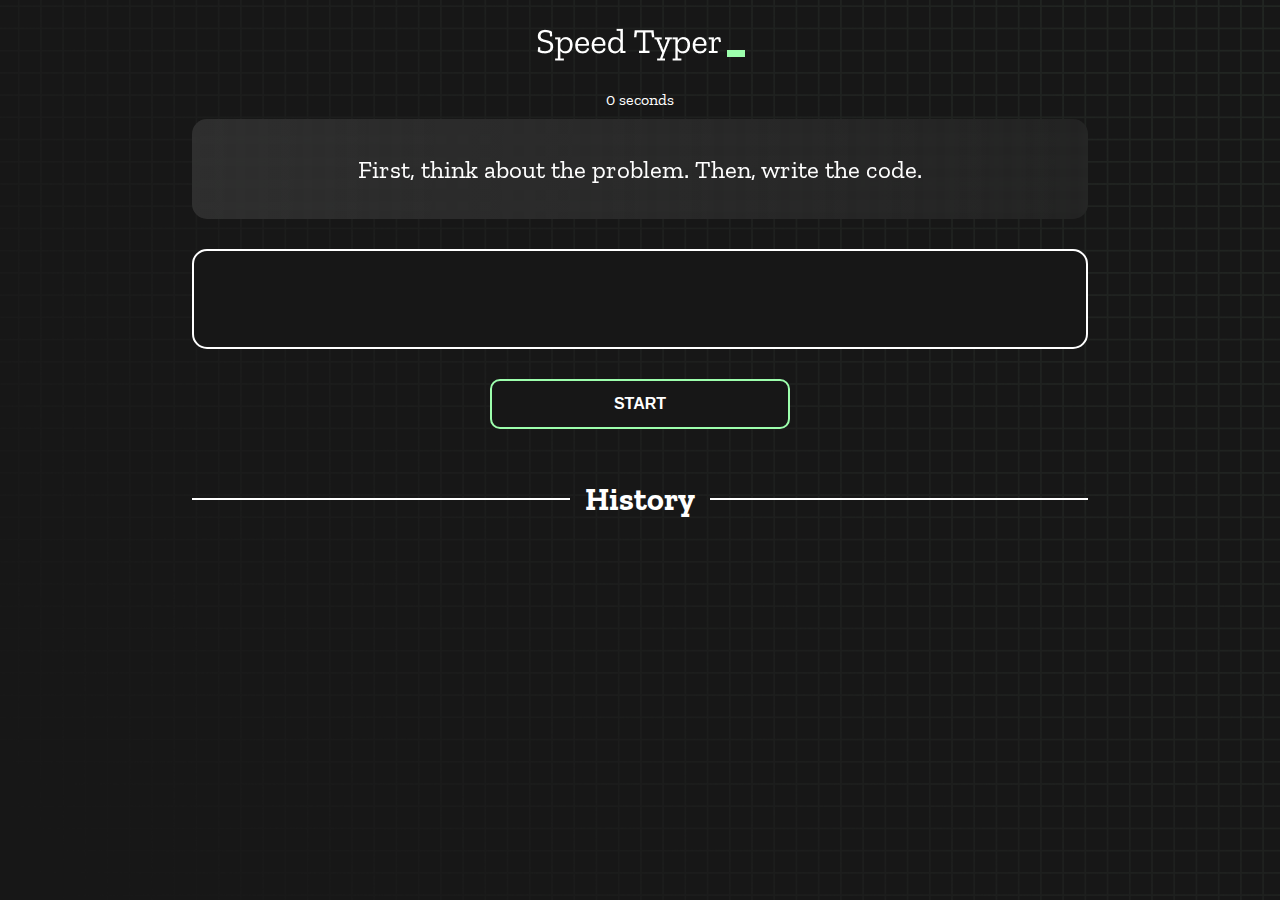
==== index.html @ 7baa5c0b "Initial commit" ====
<!DOCTYPE html>
<html lang="en">
  <head>
    <meta charset="UTF-8" />
    <meta http-equiv="X-UA-Compatible" content="IE=edge" />
    <meta name="viewport" content="width=device-width, initial-scale=1.0" />
    <title>Speed Monster</title>
    <link rel="stylesheet" href="styles.css" />
    <link rel="preconnect" href="https://fonts.googleapis.com" />
    <link rel="preconnect" href="https://fonts.gstatic.com" crossorigin />
    <link
      href="https://fonts.googleapis.com/css2?family=Zilla+Slab:wght@300;400;500&display=swap"
      rel="stylesheet"
    />
  </head>
  <body>
    <h1 class="title"><img src="./logo.png" /></h1>
    <div id="show-time">0 seconds</div>

    <div class="box-container">
      <div id="question"></div>

      <div id="display" class="inactive"></div>

      <div class="buttons">
        <button id="starts">START</button>
      </div>

      <div class="divider-container">
        <div class="line"></div>
        <h1 class="title2">History</h1>
        <div class="line"></div>
      </div>
      <div id="histories"></div>
    </div>

    <div id="countdown"></div>
    <div id="modal-background" class="hidden"></div>
    <div id="result" class="hidden"></div>

    <script src="./history.js"></script>
    <script src="./script.js"></script>
  </body>
</html>
---- styles.css ----
* {
  padding: 0;
  margin: 0;
  box-sizing: border-box;
}

body {
  background-image: url("./bg.png");
  background-size: cover;
  background-position: left top;
  font-family: "Zilla Slab", serif;
}

.box-container {
  width: 70%;
  margin: 0 auto;
}

#question {
  height: 100px;
  display: flex;
  align-items: center;
  justify-content: center;
  color: white;
  font-size: 25px;
  border-radius: 15px;
  background: rgb(255, 255, 255);
  background: linear-gradient(
    92.49deg,
    rgba(255, 255, 255, 0.1) 0.18%,
    rgba(255, 255, 255, 0.05) 99.85%
  );
  backdrop-filter: blur(5px);
  margin-bottom: 30px;
}

#display {
  height: 100px;
  display: flex;
  flex-wrap: wrap;
  align-items: center;
  padding-left: 5rem;
  color: white;
  font-size: 32px;
  background-color: #171717;
  border: 2px solid #9dffad;
  border-radius: 15px;
}

#countdown {
  position: fixed;
  height: 100vh;
  width: 100vw;
  background-color: rgba(0, 0, 0, 0.8);
  top: 0;
  left: 0;
  display: flex;
  align-items: center;
  justify-content: center;
  font-size: 3rem;
  color: white;
  display: none;
}
#result {
  position: fixed;
  top: 10%; 
  left: 10%;
  transform: translate(-50%, -50%);
  height: 250px;
  width: 400px;
  background-color: #171717;
  border-radius: 15px;
  border: 2px solid #9dffad;
  color: white;
  text-align: center;
  padding: 2rem;
}
#show-time{
  text-align: center;
  color: white;
  margin: 10px 0;
}

.green {
  color: #9dffad;
}
.red {
  color: #eb6565;
}
.bold {
  font-weight: 700;
}
.inactive {
  border: 2px solid white !important;
}
.hidden {
  display: none;
}
.title {
  text-align: center;
  color: white;
  margin: 20px 0;
}

.divider-container {
  height: 80px;
  display: flex;
  justify-content: center;
  align-items: center;
  gap: 15px;
  margin: 0 auto;
}

.line {
  height: 2px;
  background: white;
  width: 100%;
}

.title2 {
  color: white;
  display: block;
}

.buttons {
  display: flex;
  justify-content: center;
  margin: 30px 0;
}
button {
  padding: 10px 20px;
  border: none;
  font-size: 16px;
  font-weight: bold;
  width: 300px;
  height: 50px;
  color: white;
  background-color: #171717;
  border-radius: 10px;
  border: 2px solid #9dffad;
  cursor: pointer;
}

#histories {
  display: flex;
  flex-wrap: wrap;
  justify-content: space-around;
}

.card {
  width: 100%;
  height: 100%;
  padding: 50px;
  display: flex;
  justify-content: space-between;
  align-items: center;
  padding: 20px 30px;
  color: white;
  border-radius: 15px;
  background: rgb(255, 255, 255);
  background: linear-gradient(
    92.49deg,
    rgba(255, 255, 255, 0.1) 0.18%,
    rgba(255, 255, 255, 0.05) 99.85%
  );
  backdrop-filter: blur(5px);
  margin-bottom: 30px;
}

#modal-background {
  background: rgb(255, 255, 255);
  background: linear-gradient(
    92.49deg,
    rgba(255, 255, 255, 0.1) 0.18%,
    rgba(255, 255, 255, 0.05) 99.85%
  );
  backdrop-filter: blur(5px);
  height: 100vh;
  width: 100%;
  position: fixed;
  top: 0;
}

@media only screen and (max-width: 700px) {
  .box-container {
    padding: 0 20px;
    width: 100%;
  }
  .card {
    flex-direction: column;
  }
}
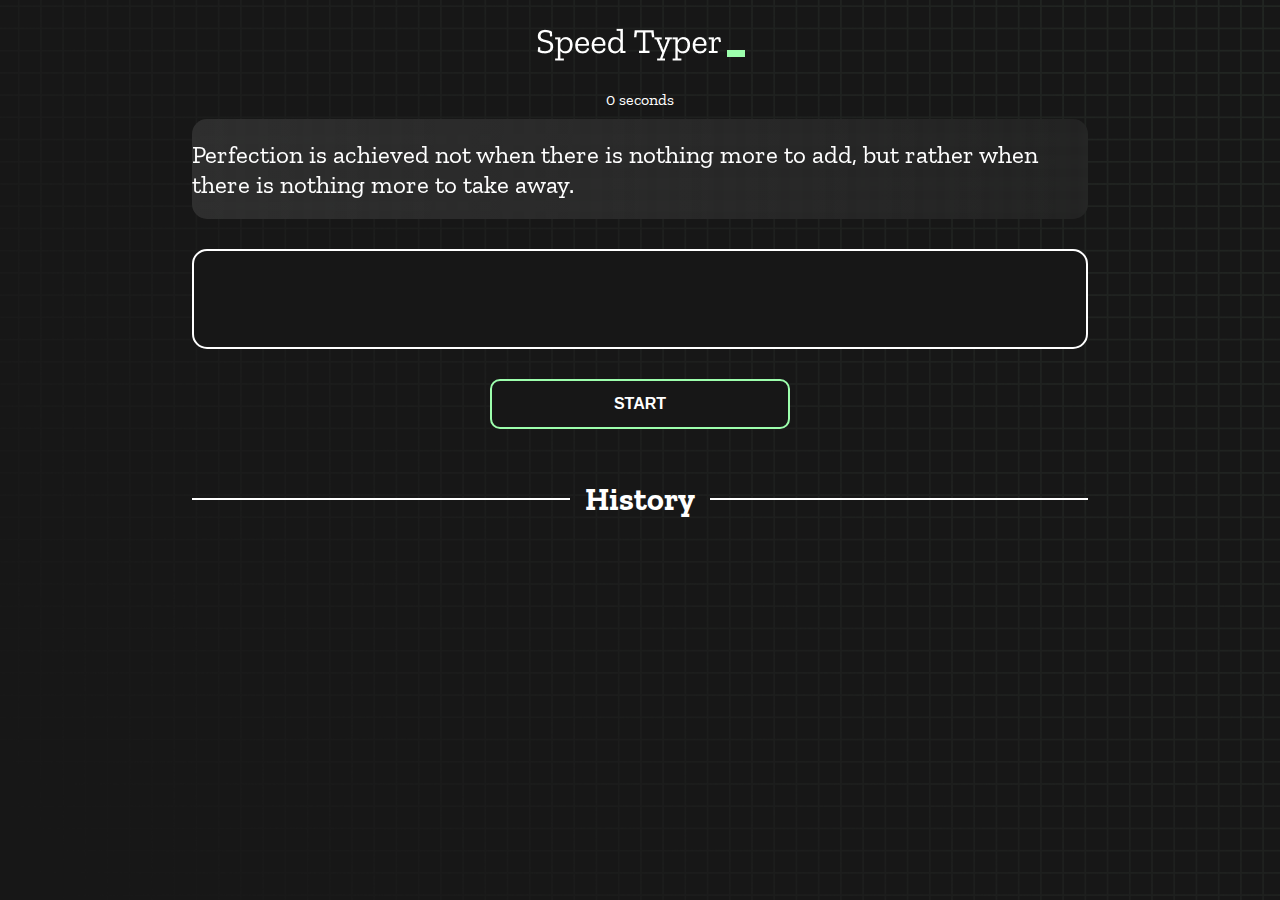
==== commit b31c8207: "start button fixed" ====
--- a/index.html
+++ b/index.html
@@ -1,44 +1,44 @@
 <!DOCTYPE html>
 <html lang="en">
-  <head>
-    <meta charset="UTF-8" />
-    <meta http-equiv="X-UA-Compatible" content="IE=edge" />
-    <meta name="viewport" content="width=device-width, initial-scale=1.0" />
-    <title>Speed Monster</title>
-    <link rel="stylesheet" href="styles.css" />
-    <link rel="preconnect" href="https://fonts.googleapis.com" />
-    <link rel="preconnect" href="https://fonts.gstatic.com" crossorigin />
-    <link
-      href="https://fonts.googleapis.com/css2?family=Zilla+Slab:wght@300;400;500&display=swap"
-      rel="stylesheet"
-    />
-  </head>
-  <body>
-    <h1 class="title"><img src="./logo.png" /></h1>
-    <div id="show-time">0 seconds</div>
 
-    <div class="box-container">
-      <div id="question"></div>
+<head>
+  <meta charset="UTF-8" />
+  <meta http-equiv="X-UA-Compatible" content="IE=edge" />
+  <meta name="viewport" content="width=device-width, initial-scale=1.0" />
+  <title>Speed Monster</title>
+  <link rel="stylesheet" href="styles.css" />
+  <link rel="preconnect" href="https://fonts.googleapis.com" />
+  <link rel="preconnect" href="https://fonts.gstatic.com" crossorigin />
+  <link href="https://fonts.googleapis.com/css2?family=Zilla+Slab:wght@300;400;500&display=swap" rel="stylesheet" />
+</head>
 
-      <div id="display" class="inactive"></div>
+<body>
+  <h1 class="title"><img src="./logo.png" /></h1>
+  <div id="show-time">0 seconds</div>
 
-      <div class="buttons">
-        <button id="starts">START</button>
-      </div>
+  <div class="box-container">
+    <div id="question"></div>
 
-      <div class="divider-container">
-        <div class="line"></div>
-        <h1 class="title2">History</h1>
-        <div class="line"></div>
-      </div>
-      <div id="histories"></div>
+    <div id="display" class="inactive"></div>
+
+    <div class="buttons">
+      <button onclick="start()" id="starts">START</button>
     </div>
 
-    <div id="countdown"></div>
-    <div id="modal-background" class="hidden"></div>
-    <div id="result" class="hidden"></div>
+    <div class="divider-container">
+      <div class="line"></div>
+      <h1 class="title2">History</h1>
+      <div class="line"></div>
+    </div>
+    <div id="histories"></div>
+  </div>
 
-    <script src="./history.js"></script>
-    <script src="./script.js"></script>
-  </body>
-</html>
+  <div id="countdown"></div>
+  <div id="modal-background" class="hidden"></div>
+  <div id="result" class="hidden"></div>
+
+  <script src="./history.js"></script>
+  <script src="./script.js"></script>
+</body>
+
+</html>--- a/styles.css
+++ b/styles.css
@@ -25,11 +25,9 @@
   font-size: 25px;
   border-radius: 15px;
   background: rgb(255, 255, 255);
-  background: linear-gradient(
-    92.49deg,
-    rgba(255, 255, 255, 0.1) 0.18%,
-    rgba(255, 255, 255, 0.05) 99.85%
-  );
+  background: linear-gradient(92.49deg,
+      rgba(255, 255, 255, 0.1) 0.18%,
+      rgba(255, 255, 255, 0.05) 99.85%);
   backdrop-filter: blur(5px);
   margin-bottom: 30px;
 }
@@ -61,10 +59,11 @@
   color: white;
   display: none;
 }
+
 #result {
   position: fixed;
-  top: 10%; 
-  left: 10%;
+  top: 50%;
+  left: 50%;
   transform: translate(-50%, -50%);
   height: 250px;
   width: 400px;
@@ -75,7 +74,8 @@
   text-align: center;
   padding: 2rem;
 }
-#show-time{
+
+#show-time {
   text-align: center;
   color: white;
   margin: 10px 0;
@@ -84,18 +84,23 @@
 .green {
   color: #9dffad;
 }
+
 .red {
   color: #eb6565;
 }
+
 .bold {
   font-weight: 700;
 }
+
 .inactive {
   border: 2px solid white !important;
 }
+
 .hidden {
   display: none;
 }
+
 .title {
   text-align: center;
   color: white;
@@ -127,6 +132,7 @@
   justify-content: center;
   margin: 30px 0;
 }
+
 button {
   padding: 10px 20px;
   border: none;
@@ -158,22 +164,18 @@
   color: white;
   border-radius: 15px;
   background: rgb(255, 255, 255);
-  background: linear-gradient(
-    92.49deg,
-    rgba(255, 255, 255, 0.1) 0.18%,
-    rgba(255, 255, 255, 0.05) 99.85%
-  );
+  background: linear-gradient(92.49deg,
+      rgba(255, 255, 255, 0.1) 0.18%,
+      rgba(255, 255, 255, 0.05) 99.85%);
   backdrop-filter: blur(5px);
   margin-bottom: 30px;
 }
 
 #modal-background {
   background: rgb(255, 255, 255);
-  background: linear-gradient(
-    92.49deg,
-    rgba(255, 255, 255, 0.1) 0.18%,
-    rgba(255, 255, 255, 0.05) 99.85%
-  );
+  background: linear-gradient(92.49deg,
+      rgba(255, 255, 255, 0.1) 0.18%,
+      rgba(255, 255, 255, 0.05) 99.85%);
   backdrop-filter: blur(5px);
   height: 100vh;
   width: 100%;
@@ -186,7 +188,8 @@
     padding: 0 20px;
     width: 100%;
   }
+
   .card {
     flex-direction: column;
   }
-}
+}